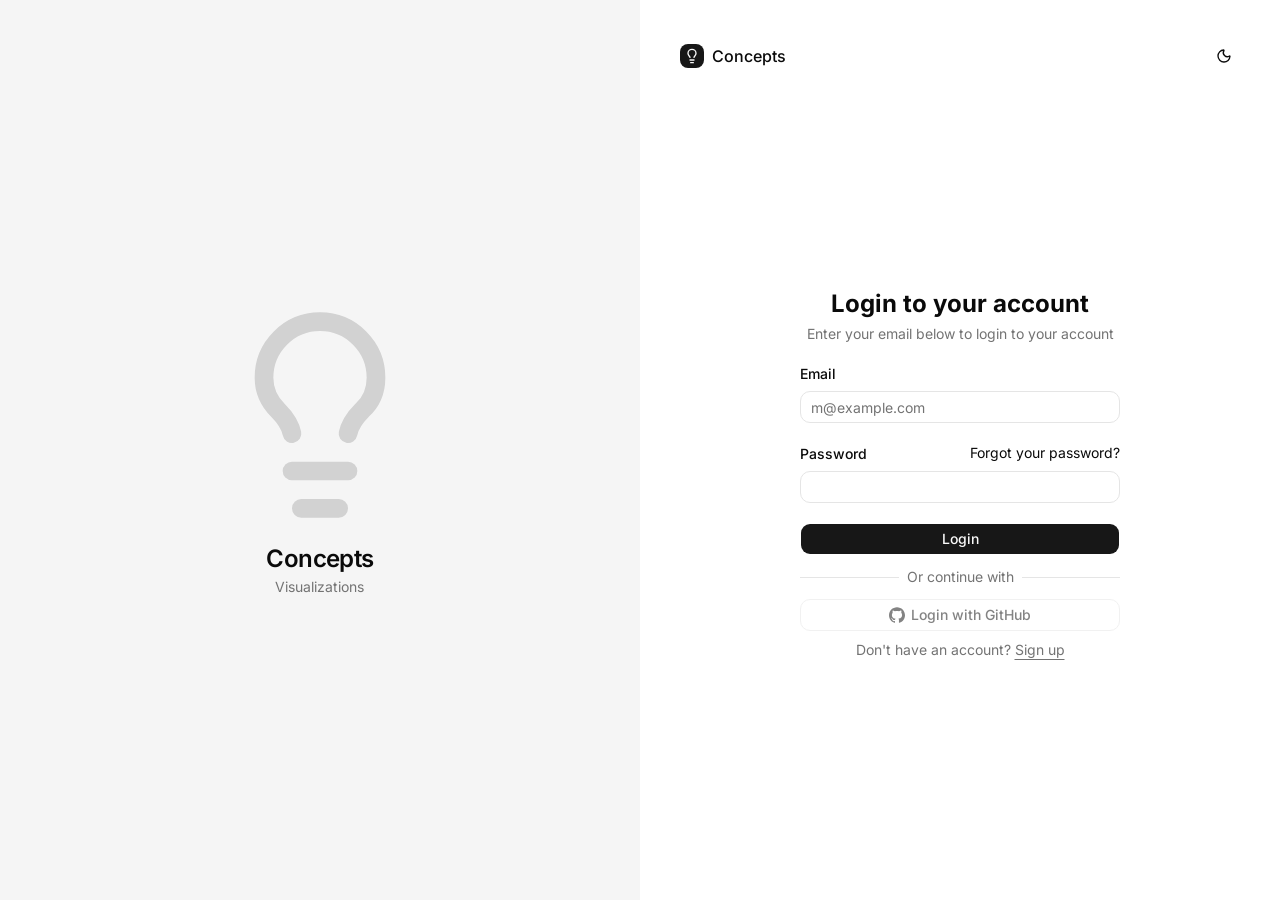
==== index.html @ f4b02069 "deploy: latest build" ====
<!doctype html>
<html lang="en">
  <head>
    <meta charset="UTF-8" />
    <link rel="icon" href="data:image/svg+xml,<svg xmlns=%22http://www.w3.org/2000/svg%22 viewBox=%220 0 100 100%22><text y=%22.9em%22 font-size=%2290%22>💡</text></svg>" />
    <meta name="viewport" content="width=device-width, initial-scale=1.0" />
    <title>Pradeep-Betty</title>
    <!-- GitHub Pages SPA redirect fix -->
    <script>
      (function(l) {
        if (l.search[1] === '/') {
          var decoded = l.search.slice(1).split('&').map(function(s) {
            return s.replace(/~and~/g, '&')
          }).join('?')
          window.history.replaceState(null, null, l.pathname.slice(0, -1) + decoded + l.hash)
        }
      }(window.location))
    </script>
    <script type="module" crossorigin src="/assets/index-BEkBfYpo.js"></script>
    <link rel="stylesheet" crossorigin href="/assets/index-D6oRvjqi.css">
  </head>
  <body>
    <div id="root"></div>
  </body>
</html>
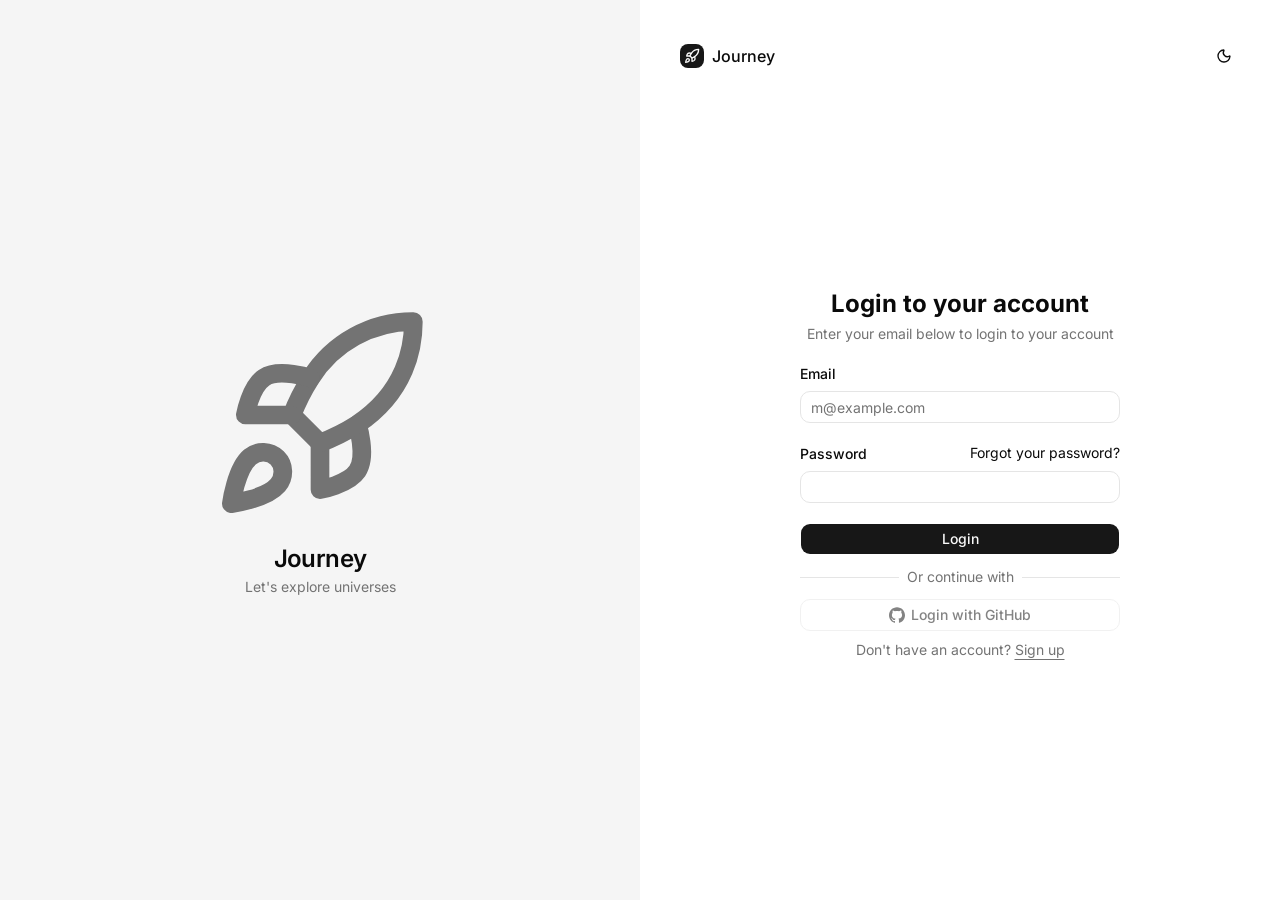
==== commit a54677ba: "deploy: latest build" ====
--- a/index.html
+++ b/index.html
@@ -16,8 +16,8 @@
         }
       }(window.location))
     </script>
-    <script type="module" crossorigin src="/assets/index-BEkBfYpo.js"></script>
-    <link rel="stylesheet" crossorigin href="/assets/index-D6oRvjqi.css">
+    <script type="module" crossorigin src="/assets/index-CMa0eE2K.js"></script>
+    <link rel="stylesheet" crossorigin href="/assets/index-Ct7-umsB.css">
   </head>
   <body>
     <div id="root"></div>
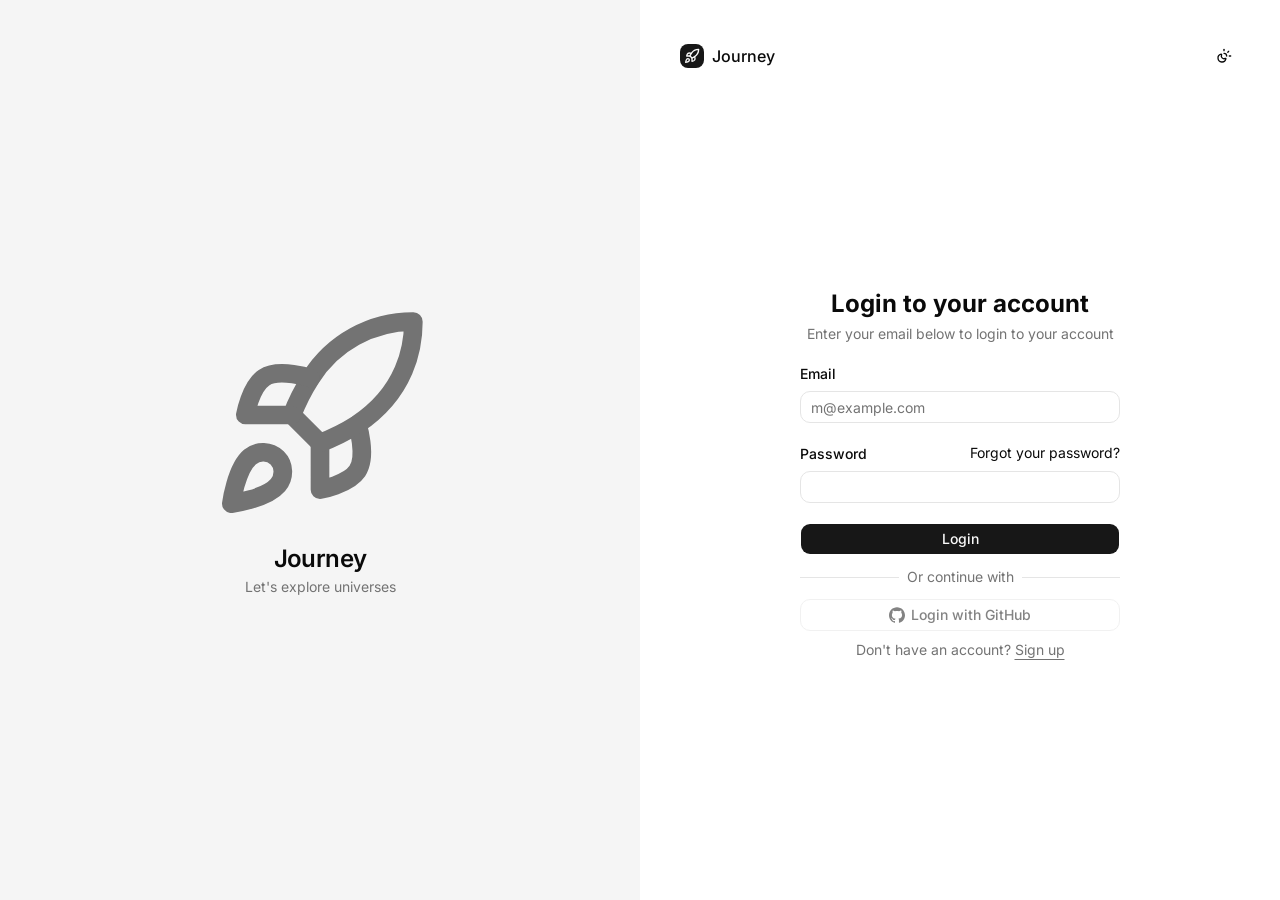
==== commit 209bdcd7: "deploy: latest build" ====
--- a/index.html
+++ b/index.html
@@ -16,8 +16,8 @@
         }
       }(window.location))
     </script>
-    <script type="module" crossorigin src="/assets/index-CMa0eE2K.js"></script>
-    <link rel="stylesheet" crossorigin href="/assets/index-Ct7-umsB.css">
+    <script type="module" crossorigin src="/assets/index-DauVtzO1.js"></script>
+    <link rel="stylesheet" crossorigin href="/assets/index-Drv9IY3W.css">
   </head>
   <body>
     <div id="root"></div>
